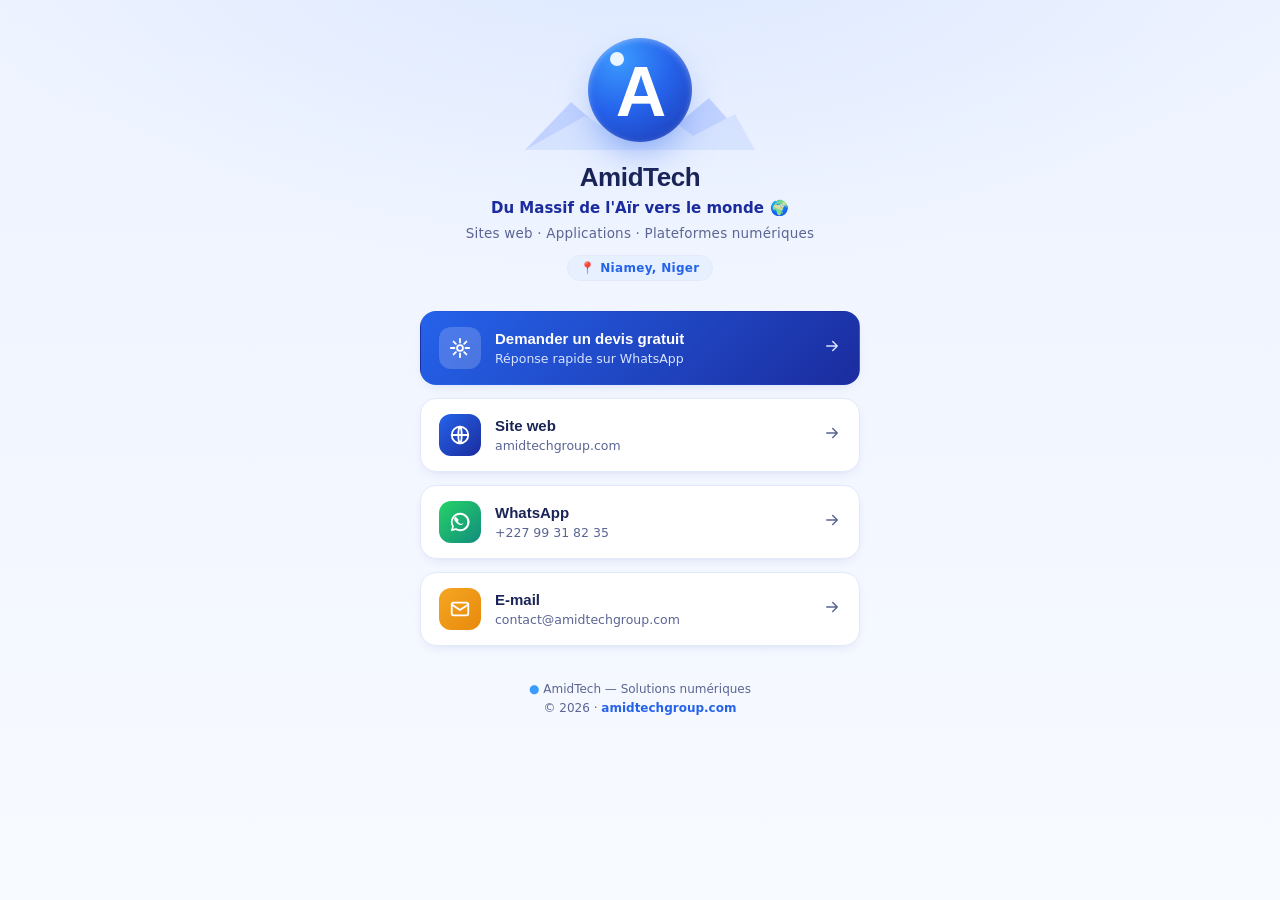
==== Liens.html @ 0fcc3b3b "Add files via upload" ====
<!DOCTYPE html>
<!-- saved from url=(0048)file:///C:/Users/DELL%20G16/Downloads/liens.html -->
<html lang="fr"><head><meta http-equiv="Content-Type" content="text/html; charset=UTF-8">

<meta name="viewport" content="width=device-width, initial-scale=1.0">
<title>AmidTech · Liens</title>
<meta name="description" content="AmidTech — Sites web, applications et plateformes numériques. Du Massif de l&#39;Aïr vers le monde.">

<!-- Open Graph -->
<meta property="og:title" content="AmidTech · Sites Web &amp; Apps">
<meta property="og:description" content="Du Massif de l&#39;Aïr vers le monde 🌍 — Sites web · Applications · Plateformes numériques">
<meta property="og:type" content="website">
<meta property="og:url" content="https://amidtechgroup.com">

<link rel="preconnect" href="https://fonts.googleapis.com/">
<link rel="preconnect" href="https://fonts.gstatic.com/" crossorigin="">
<link href="./AmidTech · Liens_files/css2" rel="stylesheet">

<style>
  :root {
    --blue-deep:  #1B2C9E;
    --blue:       #2563EB;
    --blue-bright:#3B9BFF;
    --gold:       #F5A623;
    --ink:        #1A2456;
    --ink-soft:   #5B6593;
    --bg:         #EEF3FF;
    --bg-2:       #F7FAFF;
    --card:       #FFFFFF;
    --line:       #E2E9FB;
  }

  * { margin: 0; padding: 0; box-sizing: border-box; }

  html { -webkit-text-size-adjust: 100%; }

  body {
    font-family: 'Inter', system-ui, sans-serif;
    color: var(--ink);
    background:
      radial-gradient(1200px 600px at 50% -10%, #DCE8FF 0%, rgba(220,232,255,0) 60%),
      linear-gradient(180deg, var(--bg) 0%, var(--bg-2) 100%);
    min-height: 100vh;
    display: flex;
    justify-content: center;
    padding: 32px 18px 48px;
    -webkit-font-smoothing: antialiased;
  }

  .wrap {
    width: 100%;
    max-width: 440px;
    display: flex;
    flex-direction: column;
    align-items: center;
  }

  /* ---- Mountain / Aïr motif behind the logo ---- */
  .crest {
    position: relative;
    width: 100%;
    display: flex;
    justify-content: center;
    margin-top: 6px;
  }
  .crest svg.range {
    position: absolute;
    bottom: -8px;
    width: 230px;
    height: 70px;
    opacity: .5;
  }

  /* ---- Logo A ---- */
  .logo {
    position: relative;
    width: 104px;
    height: 104px;
    border-radius: 50%;
    background: radial-gradient(120% 120% at 30% 20%, var(--blue-bright) 0%, var(--blue) 42%, var(--blue-deep) 100%);
    display: grid;
    place-items: center;
    box-shadow: 0 18px 40px -14px rgba(37,99,235,.65), inset 0 2px 6px rgba(255,255,255,.35);
    z-index: 2;
  }
  .logo::after {
    content: "";
    position: absolute;
    top: 14px; left: 22px;
    width: 14px; height: 14px;
    border-radius: 50%;
    background: rgba(255,255,255,.9);
    filter: blur(.3px);
  }
  .logo span {
    font-family: 'Sora', sans-serif;
    font-weight: 800;
    font-size: 70px;
    line-height: 1;
    color: #fff;
    transform: translateY(2px);
    letter-spacing: -2px;
  }

  /* ---- Identity ---- */
  .name {
    font-family: 'Sora', sans-serif;
    font-weight: 700;
    font-size: 26px;
    letter-spacing: -.4px;
    margin-top: 20px;
    color: var(--ink);
  }
  .tag {
    font-size: 15px;
    color: var(--blue-deep);
    font-weight: 600;
    margin-top: 6px;
    display: flex;
    align-items: center;
    gap: 6px;
  }
  .services {
    font-size: 13.5px;
    color: var(--ink-soft);
    margin-top: 8px;
    text-align: center;
    letter-spacing: .2px;
  }
  .locale {
    margin-top: 14px;
    font-size: 12px;
    font-weight: 600;
    color: var(--blue);
    background: #E7F0FF;
    border: 1px solid var(--line);
    padding: 5px 12px;
    border-radius: 999px;
    letter-spacing: .3px;
  }

  /* ---- Links ---- */
  .links {
    width: 100%;
    margin-top: 30px;
    display: flex;
    flex-direction: column;
    gap: 13px;
  }

  .link {
    display: flex;
    align-items: center;
    gap: 14px;
    text-decoration: none;
    background: var(--card);
    border: 1px solid var(--line);
    border-radius: 16px;
    padding: 15px 18px;
    color: var(--ink);
    box-shadow: 0 4px 14px -8px rgba(27,44,158,.25);
    transition: transform .15s ease, box-shadow .15s ease, border-color .15s ease;
  }
  .link:hover, .link:focus-visible {
    transform: translateY(-2px);
    box-shadow: 0 12px 26px -12px rgba(27,44,158,.4);
    border-color: var(--blue-bright);
    outline: none;
  }
  .link:focus-visible { outline: 3px solid var(--blue-bright); outline-offset: 2px; }

  .ic {
    flex: 0 0 42px;
    width: 42px; height: 42px;
    border-radius: 12px;
    display: grid;
    place-items: center;
  }
  .ic svg { width: 22px; height: 22px; }

  .ic-web  { background: linear-gradient(135deg, #2563EB, #1B2C9E); }
  .ic-wa   { background: linear-gradient(135deg, #25D366, #128C7E); }
  .ic-mail { background: linear-gradient(135deg, #F5A623, #E8890B); }
  .ic-quote{ background: linear-gradient(135deg, #3B9BFF, #2563EB); }

  .txt { display: flex; flex-direction: column; line-height: 1.25; }
  .txt b { font-family:'Sora',sans-serif; font-weight: 600; font-size: 15px; }
  .txt small { color: var(--ink-soft); font-size: 12.5px; margin-top: 2px; }

  .arrow { margin-left: auto; color: var(--ink-soft); }
  .arrow svg { width: 18px; height: 18px; }

  /* primary call to action */
  .link.primary {
    background: linear-gradient(135deg, var(--blue) 0%, var(--blue-deep) 100%);
    border-color: transparent;
  }
  .link.primary .txt b,
  .link.primary .txt small { color: #fff; }
  .link.primary .txt small { color: #D7E4FF; }
  .link.primary .arrow { color: #D7E4FF; }
  .link.primary .ic { background: rgba(255,255,255,.18); }

  /* ---- Footer ---- */
  footer {
    margin-top: 34px;
    text-align: center;
    font-size: 12px;
    color: var(--ink-soft);
    line-height: 1.6;
  }
  footer .dot { color: var(--blue-bright); }
  footer a { color: var(--blue); text-decoration: none; font-weight: 600; }

  @media (prefers-reduced-motion: reduce) {
    .link { transition: none; }
  }
</style>
</head>
<body>
  <main class="wrap">

    <div class="crest">
      <svg class="range" viewBox="0 0 230 70" fill="none" aria-hidden="true">
        <path d="M0 70 L46 22 L78 50 L115 8 L150 46 L184 18 L230 70 Z" fill="#9DB6FF"></path>
        <path d="M0 70 L60 36 L96 58 L132 28 L168 56 L210 34 L230 70 Z" fill="#C5D7FF"></path>
      </svg>
      <div class="logo"><span>A</span></div>
    </div>

    <h1 class="name">AmidTech</h1>
    <p class="tag">Du Massif de l'Aïr vers le monde <span>🌍</span></p>
    <p class="services">Sites web · Applications · Plateformes numériques</p>
    <span class="locale">📍 Niamey, Niger</span>

    <nav class="links" aria-label="Liens AmidTech">

      <!-- Devis WhatsApp (primary) -->
      <a class="link primary" href="https://wa.me/22799318235?text=Bonjour%20AmidTech%2C%20je%20souhaite%20un%20devis%20pour%20un%20projet%20num%C3%A9rique%20(site%20web%20%2F%20application)." target="_blank" rel="noopener">
        <span class="ic ic-quote">
          <svg viewBox="0 0 24 24" fill="none" stroke="#fff" stroke-width="2" stroke-linecap="round" stroke-linejoin="round">
            <path d="M12 2v4M12 18v4M2 12h4M18 12h4M5 5l2.5 2.5M16.5 16.5L19 19M19 5l-2.5 2.5M7.5 16.5L5 19"></path>
            <circle cx="12" cy="12" r="3.2"></circle>
          </svg>
        </span>
        <span class="txt"><b>Demander un devis gratuit</b><small>Réponse rapide sur WhatsApp</small></span>
        <span class="arrow"><svg viewBox="0 0 24 24" fill="none" stroke="currentColor" stroke-width="2" stroke-linecap="round" stroke-linejoin="round"><path d="M5 12h14M13 6l6 6-6 6"></path></svg></span>
      </a>

      <!-- Site web -->
      <a class="link" href="https://amidtechgroup.com/" target="_blank" rel="noopener">
        <span class="ic ic-web">
          <svg viewBox="0 0 24 24" fill="none" stroke="#fff" stroke-width="2" stroke-linecap="round" stroke-linejoin="round">
            <circle cx="12" cy="12" r="9"></circle><path d="M3 12h18M12 3c2.5 2.6 2.5 15.4 0 18M12 3c-2.5 2.6-2.5 15.4 0 18"></path>
          </svg>
        </span>
        <span class="txt"><b>Site web</b><small>amidtechgroup.com</small></span>
        <span class="arrow"><svg viewBox="0 0 24 24" fill="none" stroke="currentColor" stroke-width="2" stroke-linecap="round" stroke-linejoin="round"><path d="M5 12h14M13 6l6 6-6 6"></path></svg></span>
      </a>

      <!-- WhatsApp direct -->
      <a class="link" href="https://wa.me/22799318235" target="_blank" rel="noopener">
        <span class="ic ic-wa">
          <svg viewBox="0 0 24 24" fill="#fff">
            <path d="M12 2a10 10 0 0 0-8.7 14.9L2 22l5.3-1.4A10 10 0 1 0 12 2zm0 18a8 8 0 0 1-4.1-1.1l-.3-.2-3.1.8.8-3-.2-.3A8 8 0 1 1 12 20zm4.4-5.9c-.2-.1-1.4-.7-1.6-.8s-.4-.1-.5.1-.6.8-.8.9-.3.2-.5 0a6.6 6.6 0 0 1-1.9-1.2 7.3 7.3 0 0 1-1.4-1.7c-.1-.3 0-.4.1-.5l.4-.5c.1-.1.2-.3.2-.4a.5.5 0 0 0 0-.5L8 6.9c-.1-.4-.3-.3-.5-.3h-.4a.9.9 0 0 0-.6.3 2.6 2.6 0 0 0-.8 1.9 4.5 4.5 0 0 0 .9 2.4 10.3 10.3 0 0 0 4 3.5c.6.2 1 .4 1.3.5a3.2 3.2 0 0 0 1.5.1 2.5 2.5 0 0 0 1.6-1.1 2 2 0 0 0 .2-1.1c-.1-.1-.3-.2-.5-.3z"></path>
          </svg>
        </span>
        <span class="txt"><b>WhatsApp</b><small>+227 99 31 82 35</small></span>
        <span class="arrow"><svg viewBox="0 0 24 24" fill="none" stroke="currentColor" stroke-width="2" stroke-linecap="round" stroke-linejoin="round"><path d="M5 12h14M13 6l6 6-6 6"></path></svg></span>
      </a>

      <!-- Email -->
      <a class="link" href="mailto:contact@amidtechgroup.com">
        <span class="ic ic-mail">
          <svg viewBox="0 0 24 24" fill="none" stroke="#fff" stroke-width="2" stroke-linecap="round" stroke-linejoin="round">
            <rect x="3" y="5" width="18" height="14" rx="2"></rect><path d="M3 7l9 6 9-6"></path>
          </svg>
        </span>
        <span class="txt"><b>E-mail</b><small>contact@amidtechgroup.com</small></span>
        <span class="arrow"><svg viewBox="0 0 24 24" fill="none" stroke="currentColor" stroke-width="2" stroke-linecap="round" stroke-linejoin="round"><path d="M5 12h14M13 6l6 6-6 6"></path></svg></span>
      </a>

    </nav>

    <footer>
      <span class="dot">●</span> AmidTech — Solutions numériques<br>
      © <span id="y">2026</span> · <a href="https://amidtechgroup.com/" target="_blank" rel="noopener">amidtechgroup.com</a>
    </footer>
  </main>
  <script>document.getElementById('y').textContent = new Date().getFullYear();</script>


</body></html>
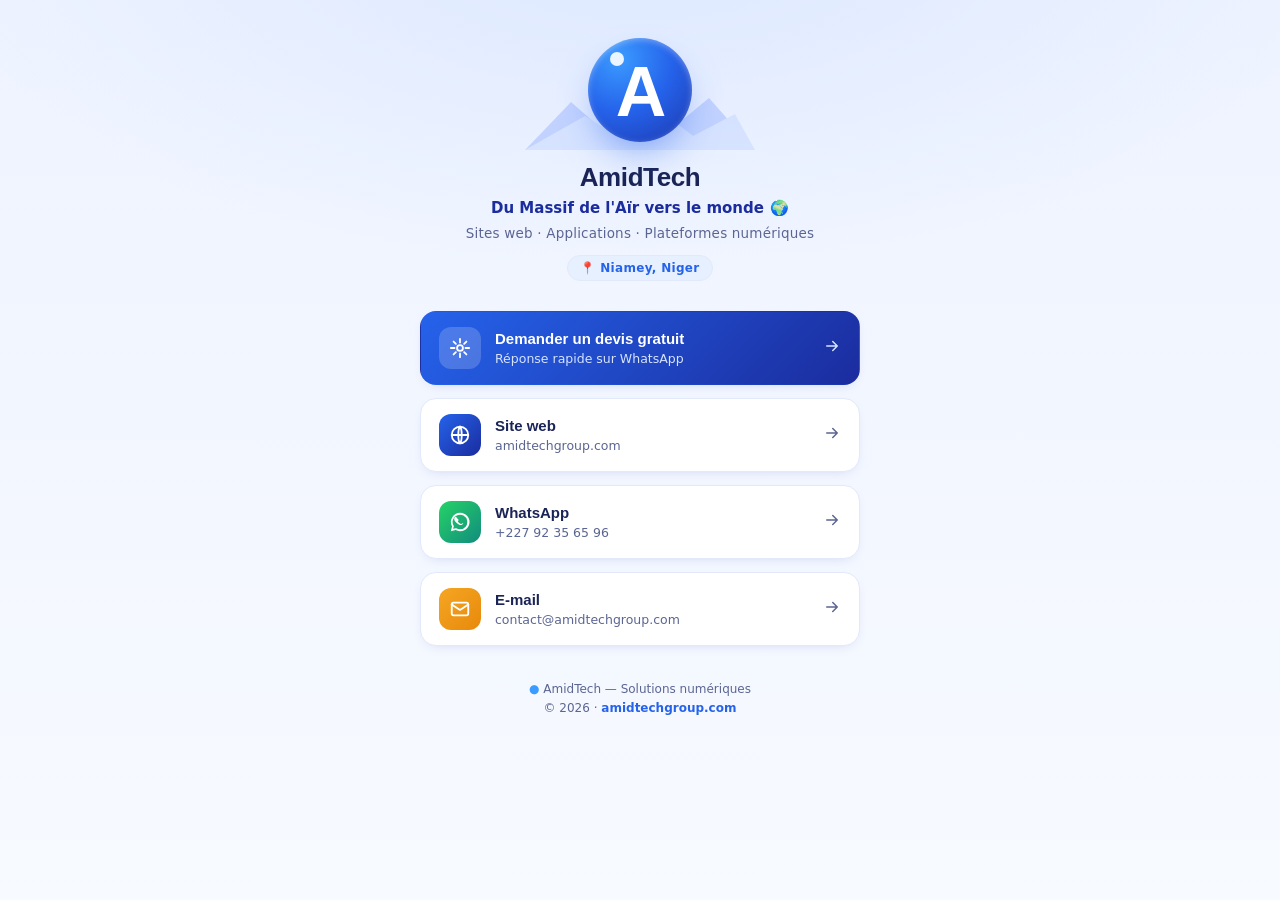
==== commit f1d5bc66: "Liens.html : numéro WhatsApp AmidTech +227 92 35 65 96 Co-Authored-By: Claude Opus 5.5 <noreply@anth" ====
--- a/Liens.html
+++ b/Liens.html
@@ -236,7 +236,7 @@
     <nav class="links" aria-label="Liens AmidTech">
 
       <!-- Devis WhatsApp (primary) -->
-      <a class="link primary" href="https://wa.me/22799318235?text=Bonjour%20AmidTech%2C%20je%20souhaite%20un%20devis%20pour%20un%20projet%20num%C3%A9rique%20(site%20web%20%2F%20application)." target="_blank" rel="noopener">
+      <a class="link primary" href="https://wa.me/22792356596?text=Bonjour%20AmidTech%2C%20je%20souhaite%20un%20devis%20pour%20un%20projet%20num%C3%A9rique%20(site%20web%20%2F%20application)." target="_blank" rel="noopener">
         <span class="ic ic-quote">
           <svg viewBox="0 0 24 24" fill="none" stroke="#fff" stroke-width="2" stroke-linecap="round" stroke-linejoin="round">
             <path d="M12 2v4M12 18v4M2 12h4M18 12h4M5 5l2.5 2.5M16.5 16.5L19 19M19 5l-2.5 2.5M7.5 16.5L5 19"></path>
@@ -259,13 +259,13 @@
       </a>
 
       <!-- WhatsApp direct -->
-      <a class="link" href="https://wa.me/22799318235" target="_blank" rel="noopener">
+      <a class="link" href="https://wa.me/22792356596" target="_blank" rel="noopener">
         <span class="ic ic-wa">
           <svg viewBox="0 0 24 24" fill="#fff">
             <path d="M12 2a10 10 0 0 0-8.7 14.9L2 22l5.3-1.4A10 10 0 1 0 12 2zm0 18a8 8 0 0 1-4.1-1.1l-.3-.2-3.1.8.8-3-.2-.3A8 8 0 1 1 12 20zm4.4-5.9c-.2-.1-1.4-.7-1.6-.8s-.4-.1-.5.1-.6.8-.8.9-.3.2-.5 0a6.6 6.6 0 0 1-1.9-1.2 7.3 7.3 0 0 1-1.4-1.7c-.1-.3 0-.4.1-.5l.4-.5c.1-.1.2-.3.2-.4a.5.5 0 0 0 0-.5L8 6.9c-.1-.4-.3-.3-.5-.3h-.4a.9.9 0 0 0-.6.3 2.6 2.6 0 0 0-.8 1.9 4.5 4.5 0 0 0 .9 2.4 10.3 10.3 0 0 0 4 3.5c.6.2 1 .4 1.3.5a3.2 3.2 0 0 0 1.5.1 2.5 2.5 0 0 0 1.6-1.1 2 2 0 0 0 .2-1.1c-.1-.1-.3-.2-.5-.3z"></path>
           </svg>
         </span>
-        <span class="txt"><b>WhatsApp</b><small>+227 99 31 82 35</small></span>
+        <span class="txt"><b>WhatsApp</b><small>+227 92 35 65 96</small></span>
         <span class="arrow"><svg viewBox="0 0 24 24" fill="none" stroke="currentColor" stroke-width="2" stroke-linecap="round" stroke-linejoin="round"><path d="M5 12h14M13 6l6 6-6 6"></path></svg></span>
       </a>
 
